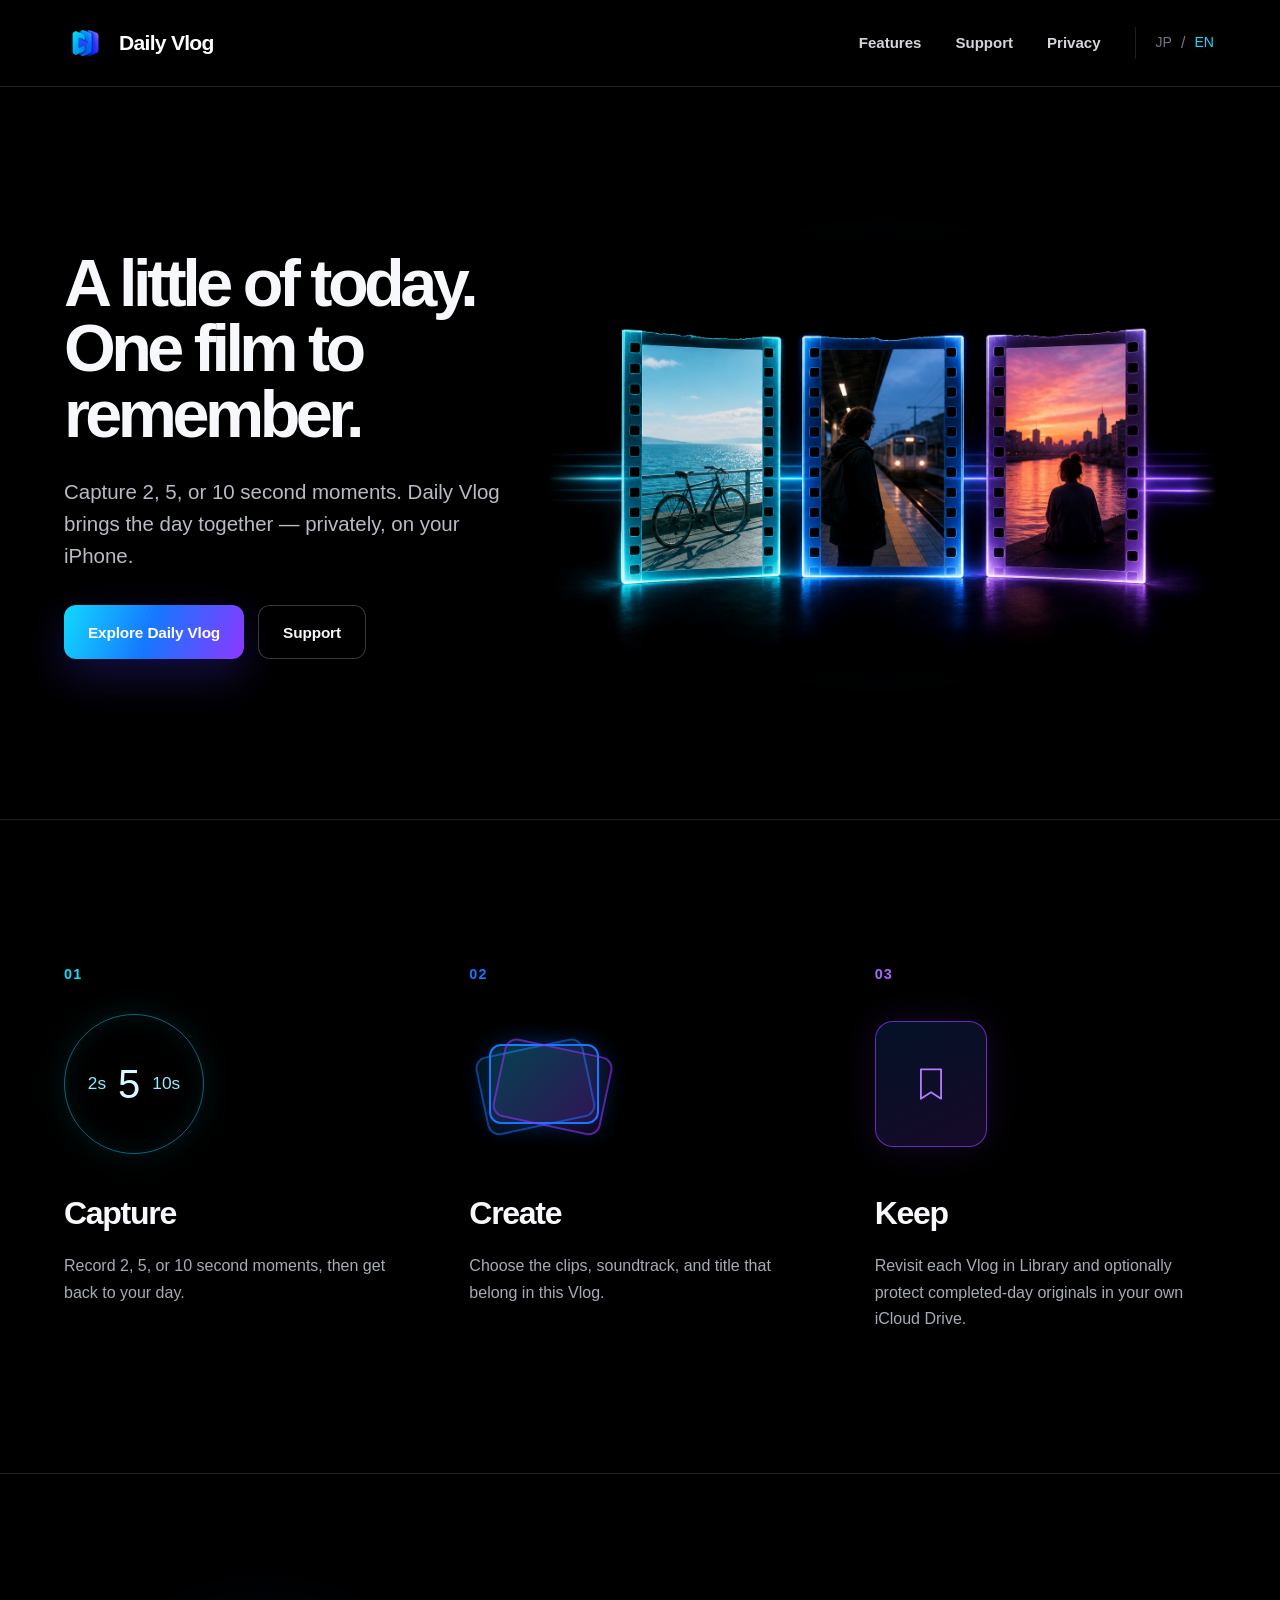
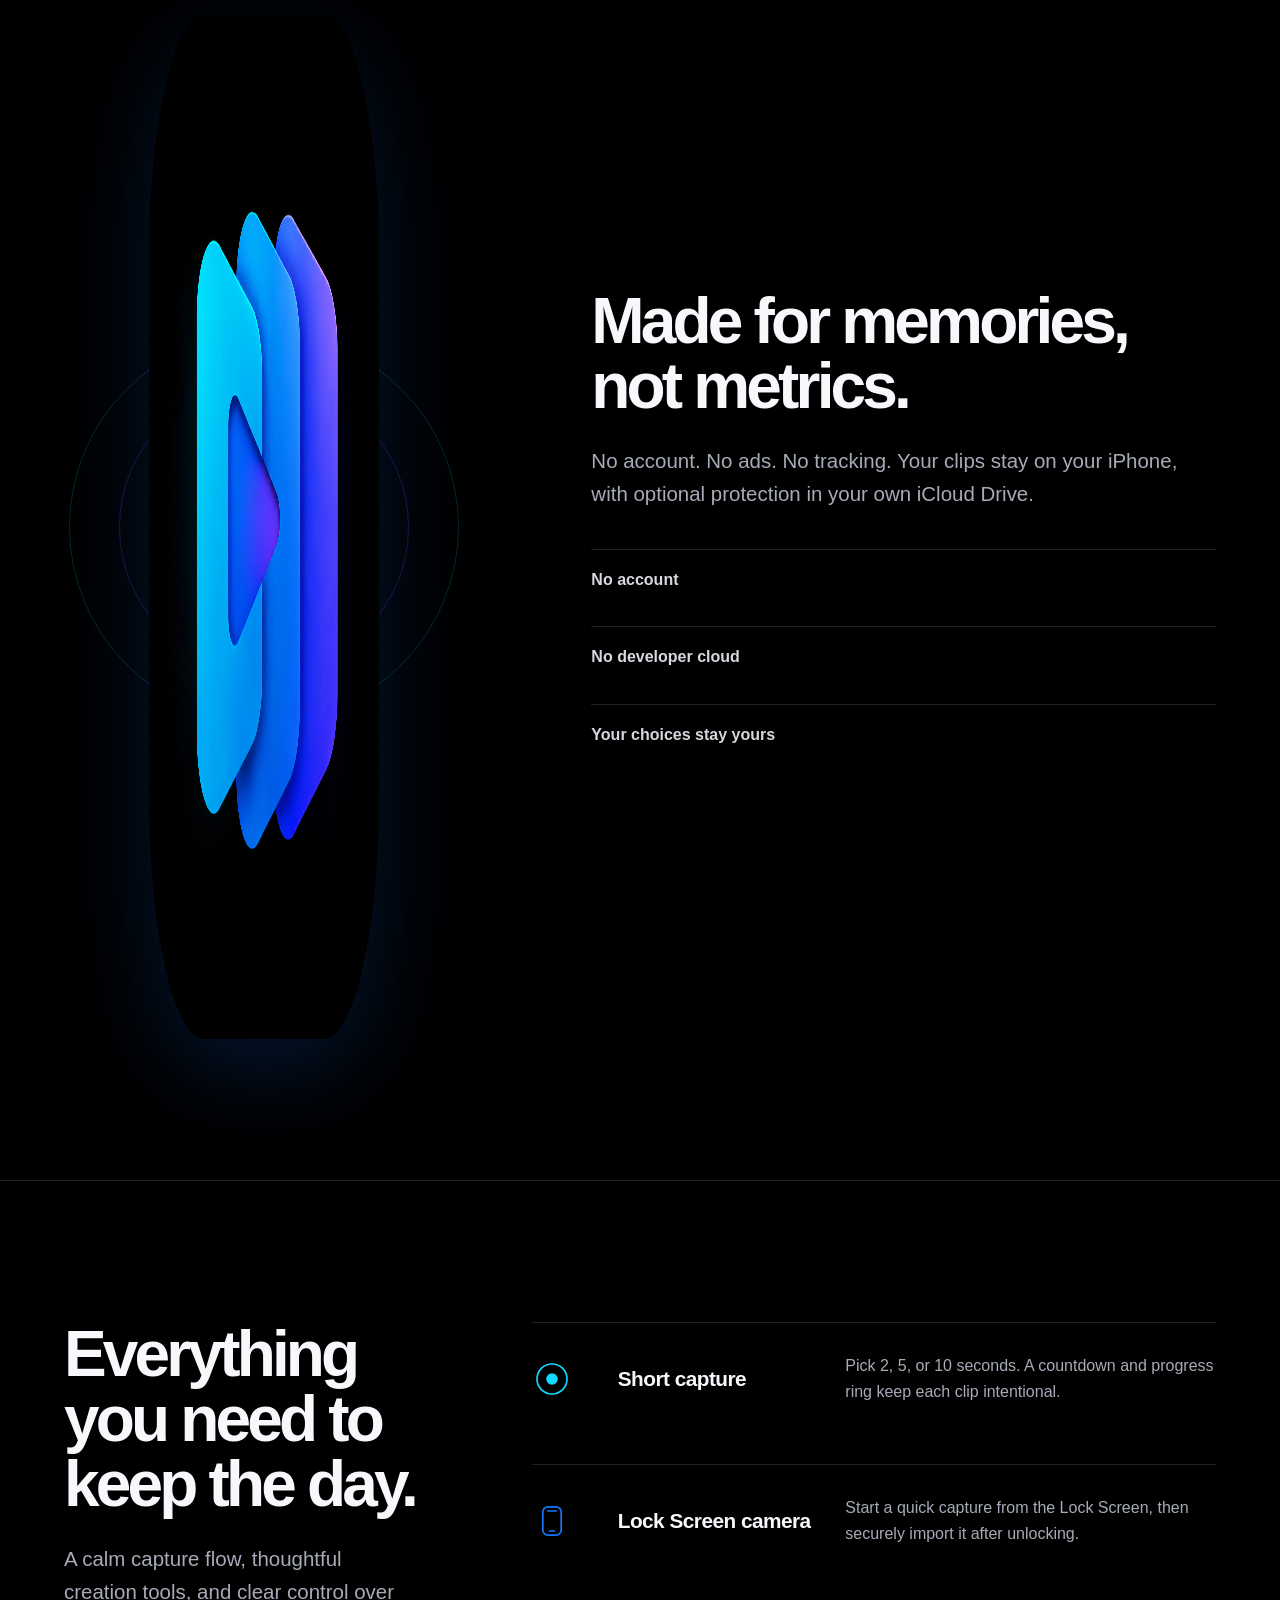
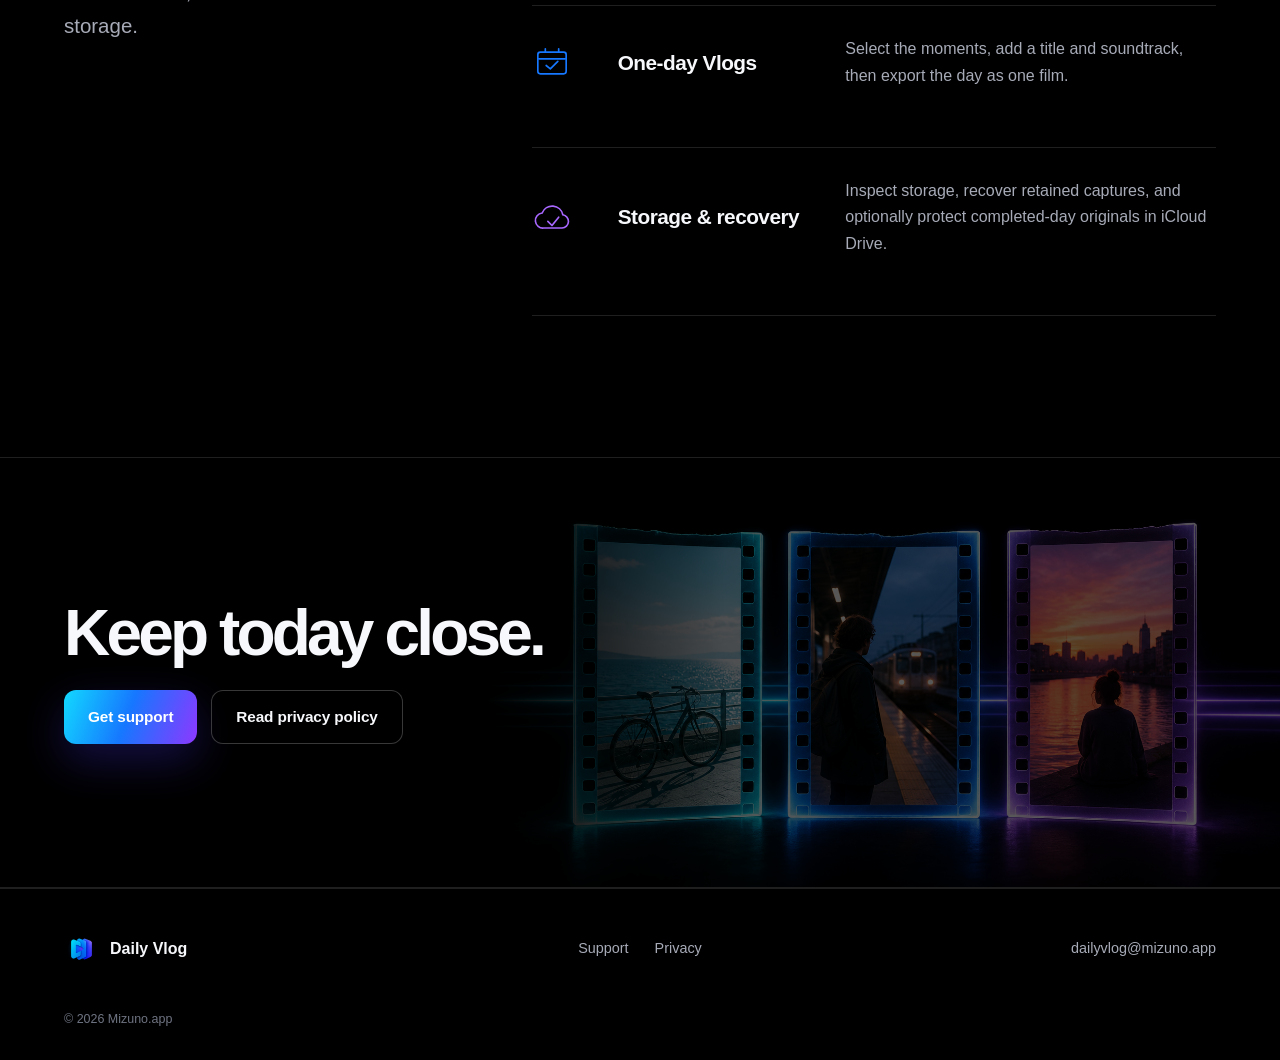
==== index.html @ 8fce245f "Launch Daily Vlog website" ====
<!doctype html>
<html lang="en">
  <head>
    <meta charset="utf-8">
    <meta name="viewport" content="width=device-width, initial-scale=1">
    <meta name="description" content="Daily Vlog turns short moments from your day into a private video journal on iPhone.">
    <meta name="theme-color" content="#000000">
    <meta property="og:type" content="website">
    <meta property="og:title" content="Daily Vlog — A little of today. One film to remember.">
    <meta property="og:description" content="Capture 2, 5, or 10 second moments and keep the day as one private Vlog.">
    <meta property="og:url" content="https://dailyvlog.mizuno.app/">
    <meta property="og:image" content="https://dailyvlog.mizuno.app/assets/app-icon.png">
    <link rel="canonical" href="https://dailyvlog.mizuno.app/">
    <link rel="icon" href="/assets/app-icon.png">
    <link rel="stylesheet" href="/styles.css?v=1">
    <title>Daily Vlog — A little of today. One film to remember.</title>
    <script src="/app.js?v=1" defer></script>
  </head>
  <body data-title-en="Daily Vlog — A little of today. One film to remember." data-title-ja="Daily Vlog — 今日を少しずつ、1本の映像に">
    <a class="skip-link" href="#main">Skip to content</a>
    <div class="shell">
      <header class="topbar">
        <div class="topbar__inner">
          <a class="brand" href="/" aria-label="Daily Vlog home">
            <img src="/assets/app-icon.png" alt="" width="42" height="42">
            <span>Daily Vlog</span>
          </a>
          <button class="menu-button" type="button" aria-expanded="false" aria-label="Open menu" data-menu-button><span></span></button>
          <nav class="nav" aria-label="Primary navigation" data-nav>
            <a href="#features"><span data-lang="en">Features</span><span data-lang="ja" hidden>機能</span></a>
            <a href="/support/"><span data-lang="en">Support</span><span data-lang="ja" hidden>サポート</span></a>
            <a href="/privacy/"><span data-lang="en">Privacy</span><span data-lang="ja" hidden>プライバシー</span></a>
            <div class="lang-switch" aria-label="Language">
              <button type="button" data-lang-button="ja" aria-pressed="false">JP</button><span>/</span><button class="is-active" type="button" data-lang-button="en" aria-pressed="true">EN</button>
            </div>
          </nav>
        </div>
      </header>

      <main id="main">
        <section class="hero">
          <div class="hero__inner">
            <div class="hero__copy" data-reveal>
              <div data-lang="en">
                <h1>A little of today.<br>One film to remember.</h1>
                <p class="hero__lead">Capture 2, 5, or 10 second moments. Daily Vlog brings the day together — privately, on your iPhone.</p>
                <div class="actions">
                  <a class="button button--primary" href="#workflow">Explore Daily Vlog</a>
                  <a class="button button--ghost" href="/support/">Support</a>
                </div>
              </div>
              <div data-lang="ja" hidden>
                <h1>今日を少しずつ。<br>思い出せる1本の映像に。</h1>
                <p class="hero__lead">2秒・5秒・10秒の短い瞬間を撮影。Daily Vlogが、iPhoneの中でその日を1本にまとめます。</p>
                <div class="actions">
                  <a class="button button--primary" href="#workflow">Daily Vlogを見る</a>
                  <a class="button button--ghost" href="/support/">サポート</a>
                </div>
              </div>
            </div>
            <div class="hero__media" data-reveal>
              <img src="/assets/hero-moments.png" alt="Three cinematic moments from an ordinary day" width="1536" height="1024">
            </div>
          </div>
        </section>

        <section class="section" id="workflow">
          <div class="section__inner">
            <div class="workflow">
              <article class="workflow__item" data-reveal>
                <span class="workflow__number">01</span>
                <div class="workflow__visual" aria-hidden="true"><div class="duration-dial"><span>2s</span><strong>5</strong><span>10s</span></div></div>
                <h3><span data-lang="en">Capture</span><span data-lang="ja" hidden>撮る</span></h3>
                <p data-lang="en">Record 2, 5, or 10 second moments, then get back to your day.</p>
                <p data-lang="ja" hidden>2秒・5秒・10秒の短い瞬間を撮って、すぐ日常へ戻れます。</p>
              </article>
              <article class="workflow__item" data-reveal>
                <span class="workflow__number">02</span>
                <div class="workflow__visual" aria-hidden="true"><div class="film-stack"><span></span><span></span><span></span></div></div>
                <h3><span data-lang="en">Create</span><span data-lang="ja" hidden>つくる</span></h3>
                <p data-lang="en">Choose the clips, soundtrack, and title that belong in this Vlog.</p>
                <p data-lang="ja" hidden>残したいクリップ、サウンドトラック、タイトルを選んで1本に。</p>
              </article>
              <article class="workflow__item" data-reveal>
                <span class="workflow__number">03</span>
                <div class="workflow__visual" aria-hidden="true"><div class="keep-mark"><svg viewBox="0 0 48 48" fill="none"><path d="M13 8h22v32L24 33l-11 7V8Z" stroke="currentColor" stroke-width="2" stroke-linejoin="round"/></svg></div></div>
                <h3><span data-lang="en">Keep</span><span data-lang="ja" hidden>残す</span></h3>
                <p data-lang="en">Revisit each Vlog in Library and optionally protect completed-day originals in your own iCloud Drive.</p>
                <p data-lang="ja" hidden>ライブラリで見返し、完成した日の素材は自分のiCloud Driveにも保護できます。</p>
              </article>
            </div>
          </div>
        </section>

        <section class="section">
          <div class="section__inner privacy-story">
            <div class="privacy-story__visual" data-reveal>
              <img src="/assets/app-icon.png" alt="Daily Vlog app icon" width="1024" height="1024">
            </div>
            <div class="privacy-story__copy" data-reveal>
              <div data-lang="en">
                <h2>Made for memories, not metrics.</h2>
                <p class="section__intro">No account. No ads. No tracking. Your clips stay on your iPhone, with optional protection in your own iCloud Drive.</p>
                <ul class="privacy-points"><li>No account</li><li>No developer cloud</li><li>Your choices stay yours</li></ul>
              </div>
              <div data-lang="ja" hidden>
                <h2>数字ではなく、思い出のために。</h2>
                <p class="section__intro">アカウント、広告、トラッキングはありません。クリップはiPhoneに保存され、必要なら自分のiCloud Driveにも保護できます。</p>
                <ul class="privacy-points"><li>アカウント不要</li><li>開発者のクラウドへ送信しない</li><li>データの扱いは自分で選べる</li></ul>
              </div>
            </div>
          </div>
        </section>

        <section class="section" id="features">
          <div class="section__inner features-layout">
            <div data-reveal>
              <h2><span data-lang="en">Everything you need to keep the day.</span><span data-lang="ja" hidden>今日を残すために必要なものを。</span></h2>
              <p class="section__intro" data-lang="en">A calm capture flow, thoughtful creation tools, and clear control over storage.</p>
              <p class="section__intro" data-lang="ja" hidden>穏やかな撮影、丁寧な編集、分かりやすいストレージ管理をひとつに。</p>
            </div>
            <div class="feature-list" data-reveal>
              <article class="feature-row">
                <svg viewBox="0 0 48 48" fill="none" aria-hidden="true"><circle cx="24" cy="24" r="18" stroke="currentColor" stroke-width="2"/><circle cx="24" cy="24" r="7" fill="currentColor"/></svg>
                <h3><span data-lang="en">Short capture</span><span data-lang="ja" hidden>ショート撮影</span></h3>
                <p data-lang="en">Pick 2, 5, or 10 seconds. A countdown and progress ring keep each clip intentional.</p><p data-lang="ja" hidden>2秒・5秒・10秒から選択。カウントダウンと進捗リングで、短く意識的に撮れます。</p>
              </article>
              <article class="feature-row">
                <svg viewBox="0 0 48 48" fill="none" aria-hidden="true"><rect x="13" y="7" width="22" height="34" rx="6" stroke="currentColor" stroke-width="2"/><path d="M19 12h10M21 36h6" stroke="currentColor" stroke-width="2" stroke-linecap="round"/></svg>
                <h3><span data-lang="en">Lock Screen camera</span><span data-lang="ja" hidden>ロック画面カメラ</span></h3>
                <p data-lang="en">Start a quick capture from the Lock Screen, then securely import it after unlocking.</p><p data-lang="ja" hidden>ロック画面からすぐ撮影し、ロック解除後に安全にDaily Vlogへ取り込めます。</p>
              </article>
              <article class="feature-row">
                <svg viewBox="0 0 48 48" fill="none" aria-hidden="true"><rect x="7" y="11" width="34" height="26" rx="3" stroke="currentColor" stroke-width="2"/><path d="M16 11V7M32 11V7M8 19h32M17 27l5 4 9-9" stroke="currentColor" stroke-width="2" stroke-linecap="round" stroke-linejoin="round"/></svg>
                <h3><span data-lang="en">One-day Vlogs</span><span data-lang="ja" hidden>1日1本のVlog</span></h3>
                <p data-lang="en">Select the moments, add a title and soundtrack, then export the day as one film.</p><p data-lang="ja" hidden>残したい瞬間、タイトル、サウンドトラックを選び、その日を1本の映像として書き出します。</p>
              </article>
              <article class="feature-row">
                <svg viewBox="0 0 48 48" fill="none" aria-hidden="true"><path d="M14 36h22a8 8 0 0 0 1-15.9A13 13 0 0 0 12.2 18 9 9 0 0 0 14 36Z" stroke="currentColor" stroke-width="2"/><path d="m19 28 5 5 8-10" stroke="currentColor" stroke-width="2" stroke-linecap="round" stroke-linejoin="round"/></svg>
                <h3><span data-lang="en">Storage &amp; recovery</span><span data-lang="ja" hidden>ストレージと復元</span></h3>
                <p data-lang="en">Inspect storage, recover retained captures, and optionally protect completed-day originals in iCloud Drive.</p><p data-lang="ja" hidden>使用状況の確認、保持された撮影素材の復元、完成日の素材のiCloud保護ができます。</p>
              </article>
            </div>
          </div>
        </section>

        <section class="section closing">
          <div class="section__inner closing__copy" data-reveal>
            <h2><span data-lang="en">Keep today close.</span><span data-lang="ja" hidden>今日を、そばに残そう。</span></h2>
            <div class="actions">
              <a class="button button--primary" href="/support/"><span data-lang="en">Get support</span><span data-lang="ja" hidden>サポートを見る</span></a>
              <a class="button button--ghost" href="/privacy/"><span data-lang="en">Read privacy policy</span><span data-lang="ja" hidden>プライバシーポリシー</span></a>
            </div>
          </div>
        </section>
      </main>

      <footer class="footer">
        <div class="footer__inner">
          <div class="footer__brand"><img src="/assets/app-icon.png" alt="" width="34" height="34"><span>Daily Vlog</span></div>
          <nav aria-label="Footer"><a href="/support/">Support</a><a href="/privacy/">Privacy</a></nav>
          <a class="footer__contact" href="mailto:dailyvlog@mizuno.app">dailyvlog@mizuno.app</a>
        </div>
        <div class="footer__legal">© 2026 Mizuno.app</div>
      </footer>
    </div>
  </body>
</html>
---- styles.css ----
:root {
  color-scheme: dark;
  --black: #000;
  --surface: #07080c;
  --surface-soft: #0b0d14;
  --text: #f7f8fb;
  --muted: #a7abb7;
  --faint: #6f7482;
  --line: rgba(255, 255, 255, 0.12);
  --line-strong: rgba(255, 255, 255, 0.22);
  --cyan: #12d9ff;
  --blue: #1677ff;
  --violet: #8d38ff;
  --accent: linear-gradient(110deg, var(--cyan), var(--blue) 48%, var(--violet));
  --max: 1220px;
  --page-pad: clamp(24px, 5vw, 72px);
  --radius: 22px;
  --shadow: 0 32px 90px rgba(22, 119, 255, 0.18);
  --font: Inter, ui-sans-serif, -apple-system, BlinkMacSystemFont, "SF Pro Display", "Segoe UI", "Hiragino Sans", "Yu Gothic", sans-serif;
}

*,
*::before,
*::after {
  box-sizing: border-box;
}

html {
  scroll-behavior: smooth;
  background: var(--black);
}

body {
  min-width: 320px;
  margin: 0;
  background: var(--black);
  color: var(--text);
  font-family: var(--font);
  line-height: 1.65;
  -webkit-font-smoothing: antialiased;
  text-rendering: optimizeLegibility;
}

body::before {
  content: "";
  position: fixed;
  inset: 0;
  z-index: -2;
  pointer-events: none;
  background:
    radial-gradient(circle at 72% 10%, rgba(22, 119, 255, 0.09), transparent 34%),
    radial-gradient(circle at 88% 52%, rgba(141, 56, 255, 0.055), transparent 30%);
}

a {
  color: inherit;
}

img {
  display: block;
  max-width: 100%;
}

button {
  color: inherit;
  font: inherit;
}

[hidden] {
  display: none !important;
}

.skip-link {
  position: fixed;
  top: 12px;
  left: 12px;
  z-index: 100;
  padding: 10px 14px;
  border-radius: 10px;
  background: white;
  color: black;
  transform: translateY(-160%);
}

.skip-link:focus {
  transform: translateY(0);
}

.shell {
  overflow: clip;
}

.topbar {
  position: relative;
  z-index: 20;
  border-bottom: 1px solid var(--line);
  background: rgba(0, 0, 0, 0.86);
  backdrop-filter: blur(22px);
}

.topbar__inner,
.section__inner,
.footer__inner,
.doc-hero,
.doc-content {
  width: min(calc(100% - (var(--page-pad) * 2)), var(--max));
  margin: 0 auto;
}

.topbar__inner {
  min-height: 86px;
  display: flex;
  align-items: center;
  justify-content: space-between;
  gap: 32px;
}

.brand {
  display: inline-flex;
  align-items: center;
  gap: 13px;
  color: white;
  font-size: 1.32rem;
  font-weight: 760;
  letter-spacing: -0.035em;
  text-decoration: none;
}

.brand img {
  width: 42px;
  height: 42px;
  border-radius: 11px;
}

.nav {
  display: flex;
  align-items: center;
  gap: 34px;
}

.nav a {
  color: #d4d6dc;
  font-size: 0.94rem;
  font-weight: 590;
  text-decoration: none;
  transition: color 160ms ease;
}

.nav a:hover,
.nav a:focus-visible,
.nav a[aria-current="page"] {
  color: white;
}

.nav a[aria-current="page"]::after {
  content: "";
  display: block;
  height: 1px;
  margin-top: 5px;
  background: var(--accent);
}

.lang-switch {
  display: inline-flex;
  align-items: center;
  gap: 7px;
  padding-left: 18px;
  border-left: 1px solid var(--line);
}

.lang-switch span {
  color: var(--faint);
}

.lang-switch button {
  padding: 4px 2px;
  border: 0;
  background: transparent;
  color: var(--faint);
  font-size: 0.88rem;
  cursor: pointer;
}

.lang-switch button.is-active {
  color: var(--cyan);
}

.menu-button {
  display: none;
  width: 44px;
  height: 44px;
  align-items: center;
  justify-content: center;
  border: 1px solid var(--line-strong);
  border-radius: 50%;
  background: var(--surface);
}

.menu-button span {
  width: 18px;
  height: 1.5px;
  background: currentColor;
  box-shadow: 0 6px 0 currentColor, 0 -6px 0 currentColor;
}

.hero {
  border-bottom: 1px solid var(--line);
}

.hero__inner {
  width: min(calc(100% - (var(--page-pad) * 2)), 1400px);
  min-height: 650px;
  margin: 0 auto;
  display: grid;
  grid-template-columns: minmax(390px, 0.82fr) minmax(520px, 1.18fr);
  align-items: center;
  gap: 20px;
  padding: 58px 0 54px;
}

.hero__copy {
  position: relative;
  z-index: 2;
  max-width: 650px;
}

h1,
h2,
h3,
p {
  margin-top: 0;
}

.hero h1 {
  max-width: 760px;
  margin-bottom: 28px;
  font-size: clamp(3.45rem, 5.2vw, 5.4rem);
  font-weight: 780;
  letter-spacing: -0.068em;
  line-height: 0.99;
}

.hero__lead {
  max-width: 570px;
  margin-bottom: 34px;
  color: #b8bbc5;
  font-size: clamp(1.05rem, 1.6vw, 1.28rem);
  line-height: 1.55;
}

.actions {
  display: flex;
  flex-wrap: wrap;
  gap: 14px;
}

.button {
  display: inline-flex;
  min-height: 54px;
  align-items: center;
  justify-content: center;
  padding: 0 24px;
  border: 1px solid var(--line-strong);
  border-radius: 12px;
  font-size: 0.96rem;
  font-weight: 690;
  letter-spacing: -0.01em;
  text-decoration: none;
  transition: transform 180ms ease, border-color 180ms ease, box-shadow 180ms ease;
}

.button:hover,
.button:focus-visible {
  transform: translateY(-2px);
  border-color: rgba(255, 255, 255, 0.42);
}

.button--primary {
  border: 0;
  background: var(--accent);
  color: white;
  box-shadow: 0 16px 44px rgba(73, 54, 255, 0.27);
}

.button--ghost {
  background: rgba(0, 0, 0, 0.5);
}

.hero__media {
  position: relative;
  min-width: 0;
}

.hero__media::before {
  content: "";
  position: absolute;
  inset: 12% 8%;
  z-index: -1;
  background: radial-gradient(ellipse, rgba(20, 128, 255, 0.2), transparent 68%);
  filter: blur(24px);
}

.hero__media img {
  width: 100%;
  max-height: 620px;
  object-fit: contain;
  filter: saturate(0.96) contrast(1.03);
  mask-image: linear-gradient(90deg, transparent 0, black 8%, black 96%, transparent 100%);
}

.section {
  padding: clamp(92px, 11vw, 156px) 0;
  border-bottom: 1px solid var(--line);
}

.section h2,
.doc-hero h1 {
  margin-bottom: 24px;
  font-size: clamp(2.8rem, 5vw, 5rem);
  font-weight: 760;
  letter-spacing: -0.06em;
  line-height: 1.02;
}

.section__intro {
  max-width: 690px;
  color: var(--muted);
  font-size: clamp(1.05rem, 1.6vw, 1.3rem);
}

.workflow {
  display: grid;
  grid-template-columns: repeat(3, 1fr);
  gap: clamp(28px, 5vw, 72px);
}

.workflow__item {
  min-width: 0;
}

.workflow__number {
  display: inline-block;
  margin-bottom: 26px;
  color: var(--cyan);
  font-size: 0.9rem;
  font-weight: 760;
  letter-spacing: 0.08em;
}

.workflow__item:nth-child(2) .workflow__number {
  color: var(--blue);
}

.workflow__item:nth-child(3) .workflow__number {
  color: #a868ff;
}

.workflow__visual {
  height: 142px;
  margin-bottom: 32px;
  display: flex;
  align-items: center;
  color: var(--cyan);
}

.duration-dial {
  width: 140px;
  height: 140px;
  display: flex;
  align-items: center;
  justify-content: center;
  gap: 12px;
  border: 1px solid rgba(18, 217, 255, 0.48);
  border-radius: 50%;
  box-shadow: inset 0 0 26px rgba(18, 217, 255, 0.08), 0 0 32px rgba(18, 217, 255, 0.1);
}

.duration-dial span {
  color: #8eeeff;
  font-size: 1.08rem;
}

.duration-dial strong {
  color: #d7f9ff;
  font-size: 2.5rem;
  font-weight: 520;
}

.film-stack {
  position: relative;
  width: 150px;
  height: 110px;
}

.film-stack span {
  position: absolute;
  inset: 15px 20px;
  border: 2px solid var(--blue);
  border-radius: 12px;
  background: linear-gradient(135deg, rgba(18, 217, 255, 0.16), rgba(141, 56, 255, 0.18));
  box-shadow: 0 0 24px rgba(22, 119, 255, 0.2);
}

.film-stack span:nth-child(1) { transform: rotate(-12deg) translate(-9px, 1px); opacity: 0.55; }
.film-stack span:nth-child(2) { transform: rotate(0); }
.film-stack span:nth-child(3) { transform: rotate(12deg) translate(9px, 1px); opacity: 0.62; border-color: var(--violet); }

.keep-mark {
  width: 112px;
  height: 126px;
  display: grid;
  place-items: center;
  border: 1px solid rgba(141, 56, 255, 0.7);
  border-radius: 18px;
  background: linear-gradient(155deg, rgba(22, 119, 255, 0.15), rgba(141, 56, 255, 0.16));
  box-shadow: 0 0 36px rgba(141, 56, 255, 0.14);
}

.keep-mark svg {
  width: 44px;
  color: #b37aff;
}

.workflow h3 {
  margin-bottom: 14px;
  font-size: 2rem;
  font-weight: 710;
  letter-spacing: -0.04em;
}

.workflow p {
  max-width: 330px;
  margin-bottom: 0;
  color: var(--muted);
}

.privacy-story {
  display: grid;
  grid-template-columns: minmax(300px, 0.78fr) minmax(430px, 1.22fr);
  align-items: center;
  gap: clamp(56px, 10vw, 150px);
}

.privacy-story__visual {
  position: relative;
  min-height: 440px;
  display: grid;
  place-items: center;
}

.privacy-story__visual::before,
.privacy-story__visual::after {
  content: "";
  position: absolute;
  border: 1px solid rgba(18, 217, 255, 0.18);
  border-radius: 50%;
}

.privacy-story__visual::before { width: 390px; height: 390px; }
.privacy-story__visual::after { width: 290px; height: 290px; border-color: rgba(141, 56, 255, 0.25); }

.privacy-story__visual img {
  position: relative;
  z-index: 2;
  width: min(58%, 230px);
  border-radius: 24%;
  box-shadow: var(--shadow);
}

.privacy-story__copy h2 {
  max-width: 720px;
}

.privacy-points {
  margin: 38px 0 0;
  padding: 0;
  display: grid;
  gap: 16px;
  list-style: none;
}

.privacy-points li {
  padding: 17px 0;
  border-top: 1px solid var(--line);
  color: #d6d8df;
  font-weight: 620;
}

.features-layout {
  display: grid;
  grid-template-columns: minmax(260px, 0.68fr) minmax(520px, 1.32fr);
  gap: clamp(50px, 9vw, 130px);
}

.feature-list {
  border-top: 1px solid var(--line);
}

.feature-row {
  display: grid;
  grid-template-columns: 58px minmax(170px, 0.7fr) minmax(250px, 1.3fr);
  align-items: center;
  gap: 28px;
  padding: 30px 0;
  border-bottom: 1px solid var(--line);
}

.feature-row::after {
  content: "";
  grid-column: 1 / -1;
  height: 1px;
  margin-bottom: -31px;
  background: var(--accent);
  opacity: 0;
  transform: scaleX(0.5);
  transform-origin: left;
  transition: opacity 180ms ease, transform 220ms ease;
}

.feature-row:hover::after {
  opacity: 0.9;
  transform: scaleX(1);
}

.feature-row svg {
  width: 40px;
  height: 40px;
  color: var(--cyan);
}

.feature-row:nth-child(2) svg,
.feature-row:nth-child(3) svg { color: var(--blue); }
.feature-row:nth-child(4) svg { color: #a868ff; }

.feature-row h3 {
  margin: 0;
  font-size: 1.3rem;
  letter-spacing: -0.025em;
}

.feature-row p {
  margin: 0;
  color: var(--muted);
}

.closing {
  position: relative;
  min-height: 430px;
  display: flex;
  align-items: center;
  overflow: hidden;
}

.closing::after {
  content: "";
  position: absolute;
  inset: 0 0 0 38%;
  background: url("/assets/hero-moments.png") center / cover no-repeat;
  opacity: 0.35;
  mask-image: linear-gradient(90deg, transparent 0, black 30%, black 100%);
}

.closing__copy {
  position: relative;
  z-index: 2;
}

.closing h2 {
  max-width: 520px;
}

.footer {
  border-top: 1px solid var(--line);
}

.footer__inner {
  min-height: 120px;
  display: grid;
  grid-template-columns: 1fr auto 1fr;
  align-items: center;
  gap: 34px;
}

.footer__brand {
  display: flex;
  align-items: center;
  gap: 12px;
  font-weight: 700;
}

.footer__brand img {
  width: 34px;
  height: 34px;
  border-radius: 9px;
}

.footer nav {
  display: flex;
  gap: 26px;
}

.footer nav a,
.footer__contact {
  color: var(--muted);
  font-size: 0.9rem;
  text-decoration: none;
}

.footer__contact {
  justify-self: end;
}

.footer__legal {
  width: min(calc(100% - (var(--page-pad) * 2)), var(--max));
  margin: 0 auto;
  padding: 0 0 30px;
  color: var(--faint);
  font-size: 0.78rem;
}

.doc-main {
  min-height: 70vh;
}

.doc-hero {
  position: relative;
  min-height: 390px;
  display: flex;
  flex-direction: column;
  justify-content: center;
  border-bottom: 1px solid var(--line);
}

.doc-hero::after {
  content: "";
  position: absolute;
  right: 2%;
  width: 38%;
  aspect-ratio: 1.6;
  border: 1px solid rgba(18, 217, 255, 0.22);
  background:
    linear-gradient(90deg, transparent 8%, rgba(18, 217, 255, 0.08) 8% 10%, transparent 10% 90%, rgba(22, 119, 255, 0.08) 90% 92%, transparent 92%),
    repeating-linear-gradient(90deg, transparent 0 9%, rgba(255, 255, 255, 0.1) 9% 10%);
  opacity: 0.8;
}

.doc--privacy .doc-hero::after {
  border-color: rgba(141, 56, 255, 0.28);
}

.doc-hero h1 {
  position: relative;
  z-index: 1;
  max-width: 790px;
}

.doc-hero p {
  position: relative;
  z-index: 1;
  max-width: 650px;
  margin: 0;
  color: var(--muted);
  font-size: 1.22rem;
}

.doc-content {
  padding: 70px 0 130px;
}

.faq-list {
  border-top: 1px solid rgba(18, 217, 255, 0.65);
}

.faq-list details {
  border-bottom: 1px solid var(--line);
}

.faq-list summary {
  position: relative;
  padding: 27px 54px 27px 44px;
  color: #edfaff;
  font-size: 1.22rem;
  font-weight: 680;
  letter-spacing: -0.02em;
  cursor: pointer;
  list-style: none;
}

.faq-list summary::-webkit-details-marker {
  display: none;
}

.faq-list summary::before {
  content: "";
  position: absolute;
  top: 35px;
  left: 7px;
  width: 10px;
  height: 10px;
  border-right: 2px solid var(--cyan);
  border-bottom: 2px solid var(--cyan);
  transform: rotate(-45deg);
  transition: transform 160ms ease;
}

.faq-list summary::after {
  content: "+";
  position: absolute;
  top: 25px;
  right: 6px;
  color: var(--cyan);
  font-size: 1.5rem;
  font-weight: 350;
}

.faq-list details[open] summary::before {
  transform: rotate(45deg);
}

.faq-list details[open] summary::after {
  content: "−";
}

.faq-answer {
  max-width: 840px;
  padding: 0 44px 30px;
  color: var(--muted);
}

.faq-answer p:last-child,
.faq-answer ul:last-child {
  margin-bottom: 0;
}

.faq-answer li + li {
  margin-top: 8px;
}

.contact-block {
  margin-top: 60px;
  padding: 44px 0;
  display: grid;
  grid-template-columns: 72px 1fr auto;
  align-items: center;
  gap: 26px;
  border-top: 1px solid var(--cyan);
  border-bottom: 1px solid var(--blue);
}

.contact-block svg {
  width: 52px;
  color: var(--cyan);
}

.contact-block h2 {
  margin-bottom: 6px;
  font-size: 1.6rem;
  letter-spacing: -0.035em;
}

.contact-block p {
  margin: 0;
  color: var(--muted);
}

.contact-block > a {
  color: var(--cyan);
  font-size: 1.15rem;
  font-weight: 650;
  text-underline-offset: 6px;
}

.policy-list {
  border-top: 1px solid rgba(141, 56, 255, 0.7);
}

.policy-section {
  display: grid;
  grid-template-columns: 56px minmax(210px, 0.55fr) minmax(340px, 1.45fr);
  gap: 28px;
  align-items: start;
  padding: 31px 0;
  border-bottom: 1px solid var(--line);
}

.policy-section svg {
  width: 38px;
  color: #a868ff;
}

.policy-section h2 {
  margin: 0;
  font-size: 1.25rem;
  letter-spacing: -0.025em;
}

.policy-section p {
  margin: 0;
  color: var(--muted);
}

.policy-section p + p {
  margin-top: 12px;
}

.policy-meta {
  margin-bottom: 30px;
  color: var(--faint);
  font-size: 0.88rem;
}

[data-reveal] {
  opacity: 1;
  transform: none;
}

.js-ready [data-reveal] {
  opacity: 0;
  transform: translateY(18px);
  transition: opacity 620ms ease, transform 620ms ease;
}

.js-ready [data-reveal].is-visible {
  opacity: 1;
  transform: translateY(0);
}

:focus-visible {
  outline: 2px solid var(--cyan);
  outline-offset: 4px;
}

@media (prefers-reduced-motion: reduce) {
  html { scroll-behavior: auto; }
  *, *::before, *::after { transition-duration: 0.01ms !important; animation-duration: 0.01ms !important; }
}

@media (max-width: 980px) {
  .hero__inner {
    grid-template-columns: 1fr;
    min-height: auto;
    padding-top: 86px;
  }

  .hero__copy {
    max-width: 760px;
  }

  .hero__media {
    max-width: 860px;
    margin: -10px auto 0;
  }

  .privacy-story,
  .features-layout {
    grid-template-columns: 1fr;
  }

  .privacy-story__visual {
    min-height: 360px;
    order: 2;
  }

  .features-layout {
    gap: 48px;
  }

  .footer__inner {
    grid-template-columns: 1fr auto;
  }

  .footer nav { order: 3; grid-column: 1 / -1; padding-bottom: 24px; }
}

@media (max-width: 760px) {
  .topbar__inner {
    min-height: 72px;
  }

  .brand {
    font-size: 1.12rem;
  }

  .brand img {
    width: 36px;
    height: 36px;
  }

  .menu-button {
    display: inline-flex;
  }

  .nav {
    position: absolute;
    top: 72px;
    left: 0;
    right: 0;
    display: none;
    align-items: stretch;
    padding: 24px var(--page-pad) 30px;
    flex-direction: column;
    gap: 18px;
    border-bottom: 1px solid var(--line);
    background: rgba(0, 0, 0, 0.97);
  }

  .nav.is-open {
    display: flex;
  }

  .lang-switch {
    padding: 14px 0 0;
    border-top: 1px solid var(--line);
    border-left: 0;
  }

  .hero__inner {
    padding: 64px 0 40px;
  }

  .hero h1 {
    font-size: clamp(3rem, 13vw, 4.4rem);
  }

  .hero__lead {
    font-size: 1.04rem;
  }

  .hero__media img {
    mask-image: linear-gradient(90deg, transparent 0, black 3%, black 97%, transparent 100%);
  }

  .section {
    padding: 86px 0;
  }

  .workflow {
    grid-template-columns: 1fr;
    gap: 70px;
  }

  .workflow__item {
    display: grid;
    grid-template-columns: 120px 1fr;
    gap: 0 26px;
  }

  .workflow__number {
    grid-column: 1 / -1;
  }

  .workflow__visual {
    grid-row: 2 / 5;
    height: 118px;
  }

  .duration-dial { width: 112px; height: 112px; }
  .film-stack { transform: scale(0.82); transform-origin: left center; }
  .keep-mark { width: 92px; height: 106px; }

  .privacy-story__visual::before { width: min(88vw, 350px); height: min(88vw, 350px); }
  .privacy-story__visual::after { width: min(64vw, 255px); height: min(64vw, 255px); }

  .feature-row {
    grid-template-columns: 46px 1fr;
    gap: 14px 18px;
    padding: 26px 0;
  }

  .feature-row p {
    grid-column: 2;
  }

  .closing {
    min-height: 510px;
    align-items: flex-start;
    padding-top: 84px;
  }

  .closing::after {
    inset: 44% -20% 0 15%;
    mask-image: linear-gradient(180deg, transparent 0, black 28%);
  }

  .footer__inner {
    min-height: auto;
    padding: 36px 0 26px;
    grid-template-columns: 1fr;
    gap: 24px;
  }

  .footer nav {
    grid-column: auto;
    padding-bottom: 0;
    flex-wrap: wrap;
  }

  .footer__contact {
    justify-self: start;
  }

  .doc-hero {
    min-height: 340px;
  }

  .doc-hero::after {
    right: 0;
    bottom: 20px;
    width: 52%;
    opacity: 0.35;
  }

  .doc-content {
    padding: 52px 0 90px;
  }

  .faq-list summary {
    padding: 24px 44px 24px 35px;
    font-size: 1.07rem;
  }

  .faq-list summary::before {
    left: 3px;
    top: 32px;
  }

  .faq-list summary::after {
    top: 21px;
  }

  .faq-answer {
    padding: 0 20px 26px 35px;
  }

  .contact-block {
    grid-template-columns: 52px 1fr;
    padding: 34px 0;
  }

  .contact-block svg { width: 40px; }
  .contact-block > a { grid-column: 2; }

  .policy-section {
    grid-template-columns: 44px 1fr;
    gap: 16px 18px;
    padding: 27px 0;
  }

  .policy-section p {
    grid-column: 2;
  }

  .policy-section > div {
    grid-column: 2;
  }
}

@media (max-width: 460px) {
  :root { --page-pad: 20px; }
  .actions { flex-direction: column; align-items: stretch; }
  .button { width: 100%; }
  .workflow__item { grid-template-columns: 98px 1fr; gap: 0 18px; }
  .duration-dial { width: 94px; height: 94px; gap: 7px; }
  .duration-dial strong { font-size: 2rem; }
  .duration-dial span { font-size: 0.86rem; }
  .footer nav { gap: 18px; }
}
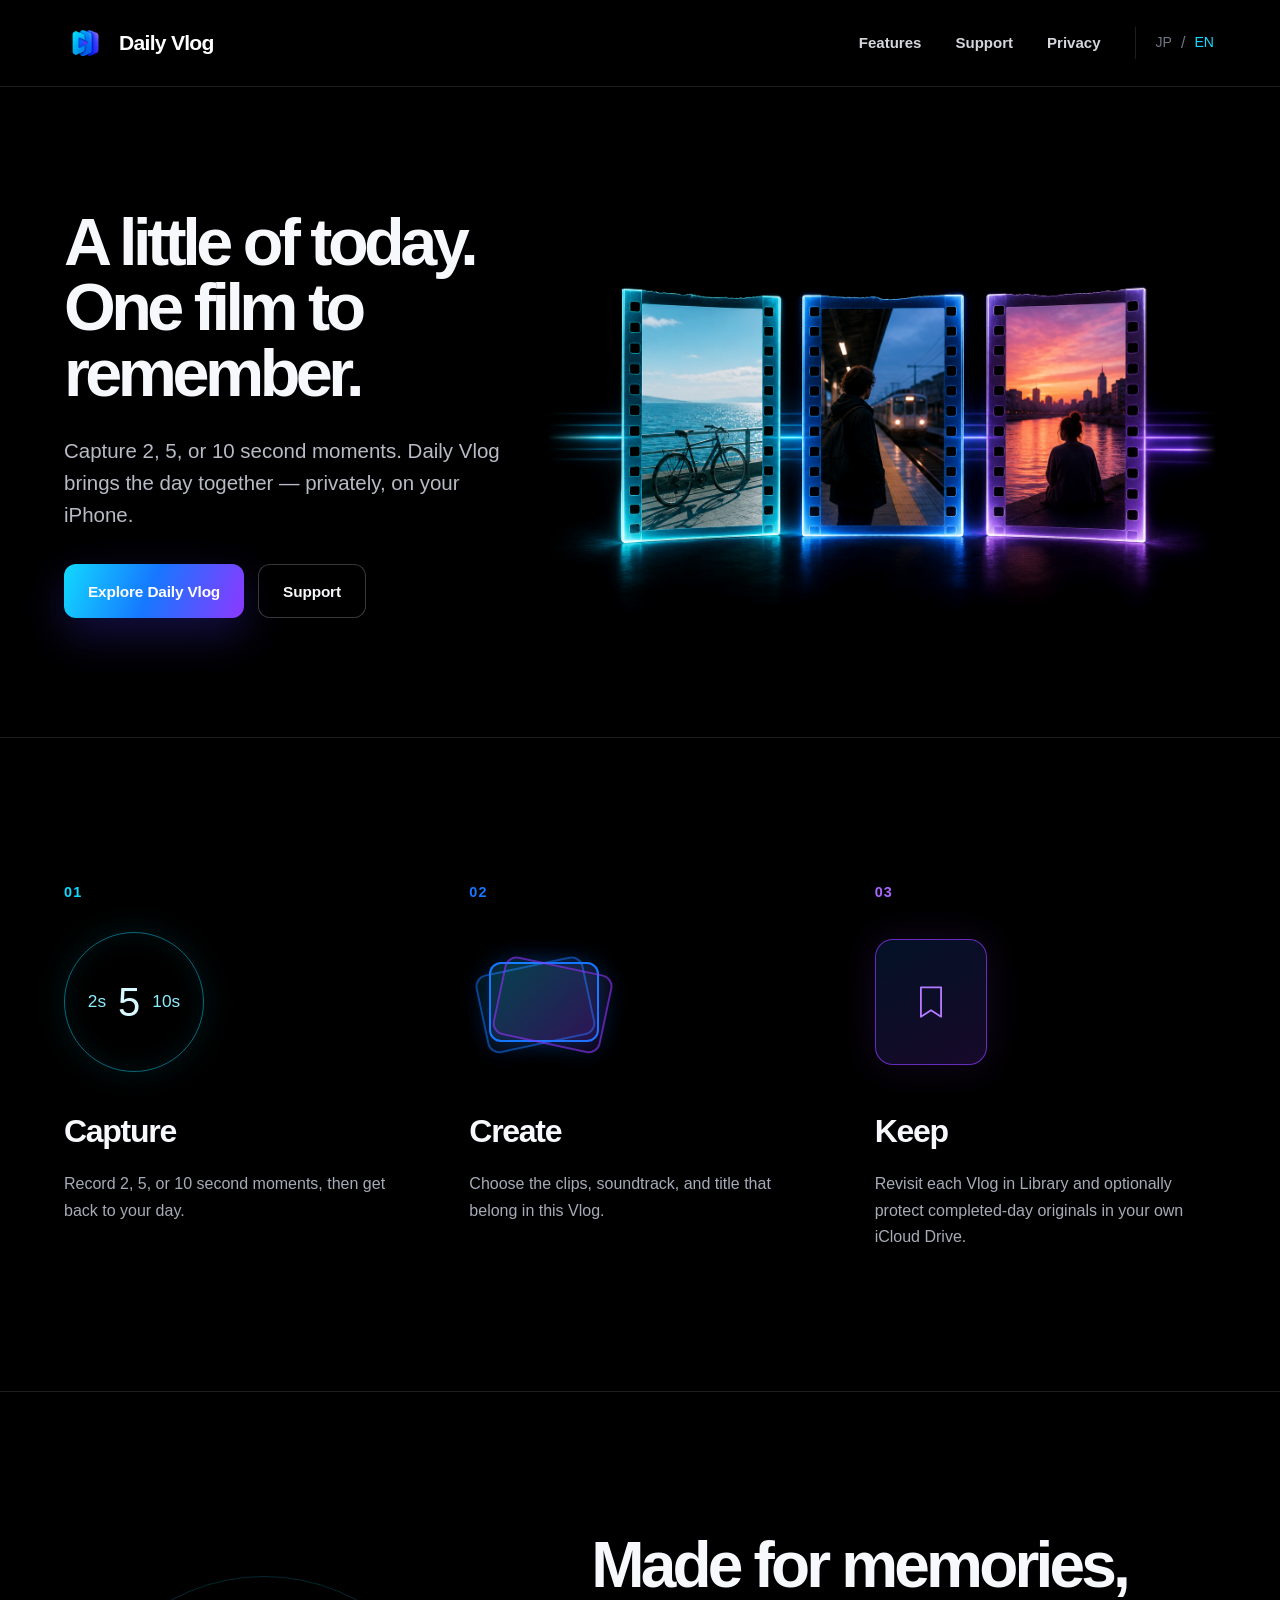
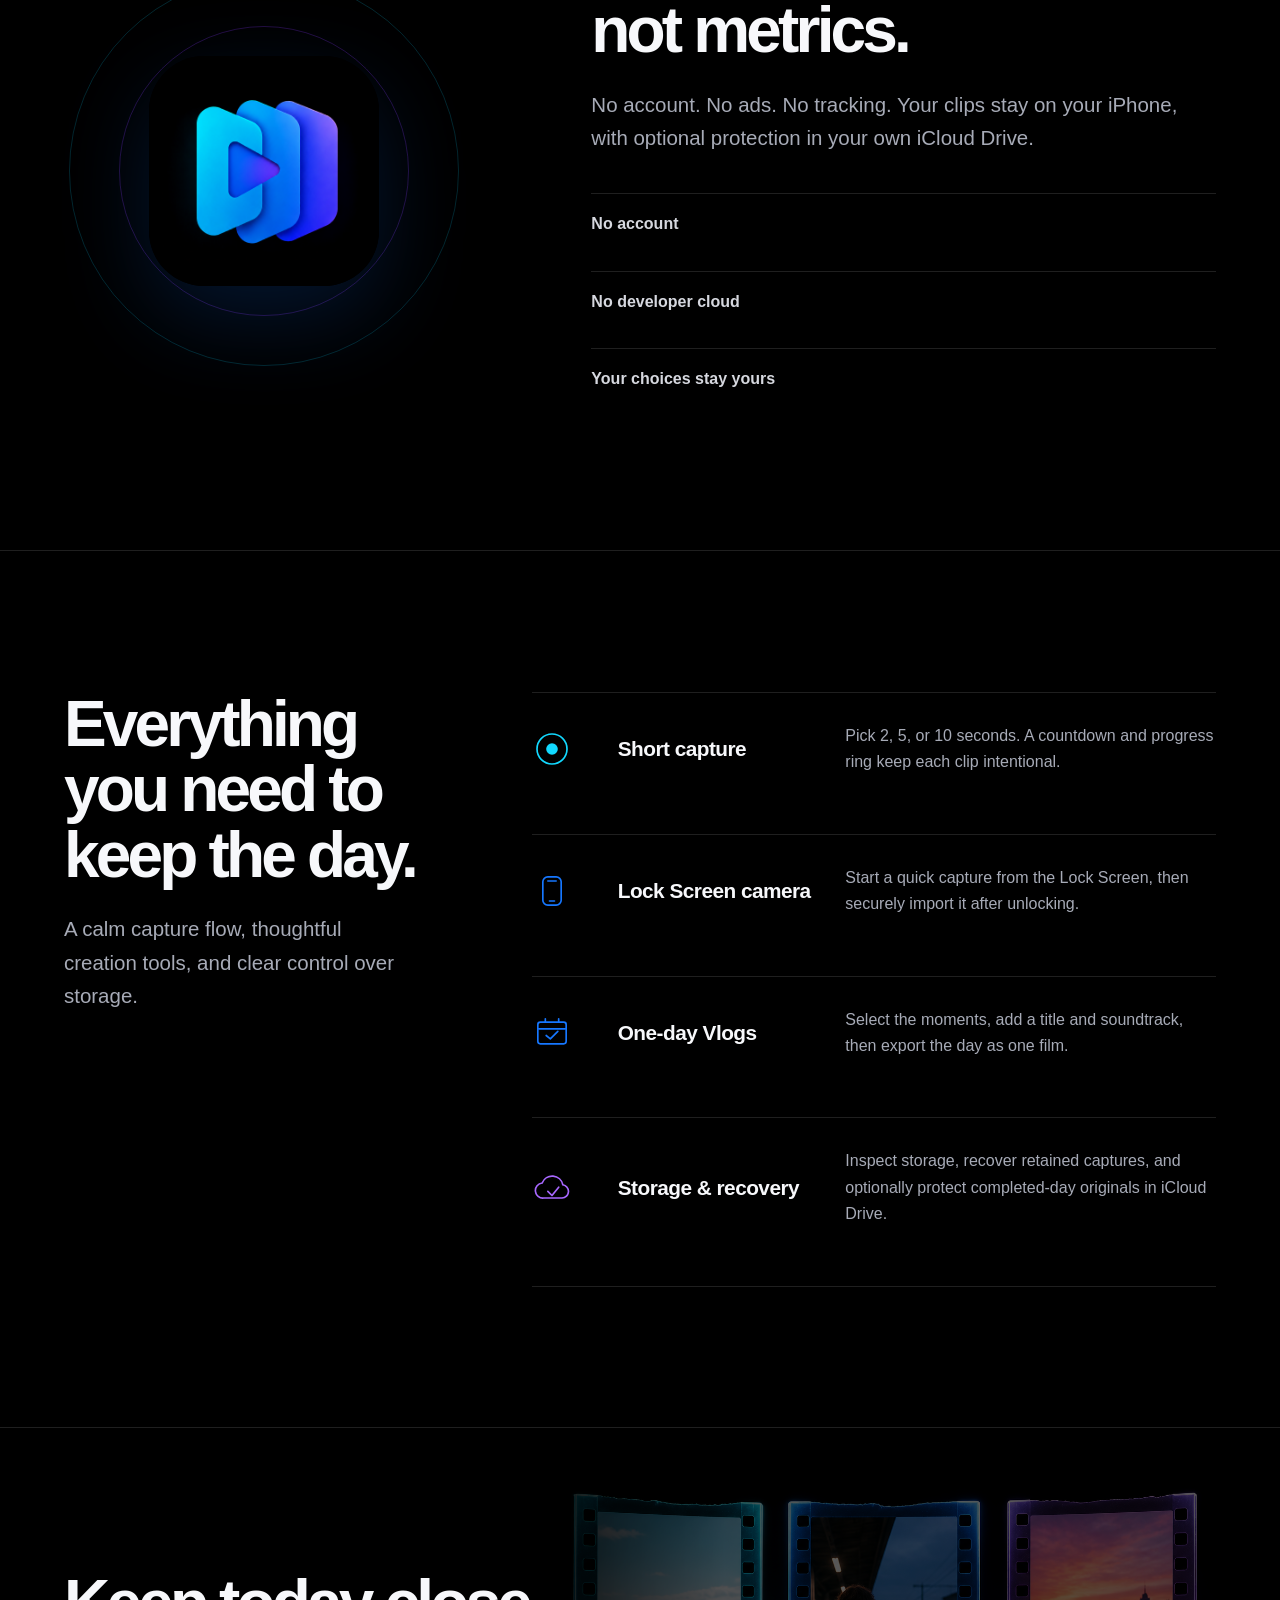
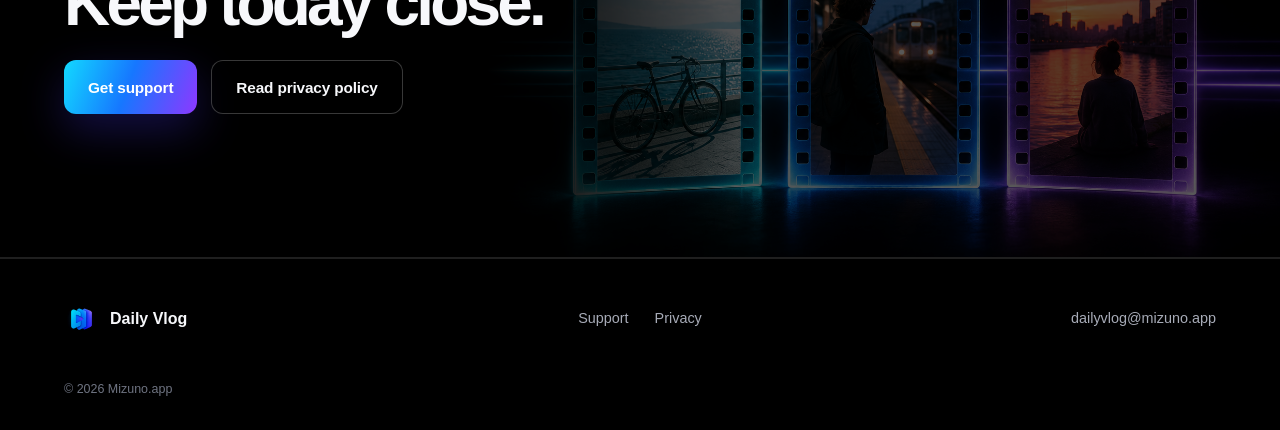
==== commit f9387d6b: "Fix app icon aspect ratio" ====
--- a/index.html
+++ b/index.html
@@ -12,7 +12,7 @@
     <meta property="og:image" content="https://dailyvlog.mizuno.app/assets/app-icon.png">
     <link rel="canonical" href="https://dailyvlog.mizuno.app/">
     <link rel="icon" href="/assets/app-icon.png">
-    <link rel="stylesheet" href="/styles.css?v=1">
+    <link rel="stylesheet" href="/styles.css?v=2">
     <title>Daily Vlog — A little of today. One film to remember.</title>
     <script src="/app.js?v=1" defer></script>
   </head>
--- a/styles.css
+++ b/styles.css
@@ -59,6 +59,7 @@
 img {
   display: block;
   max-width: 100%;
+  height: auto;
 }
 
 button {
